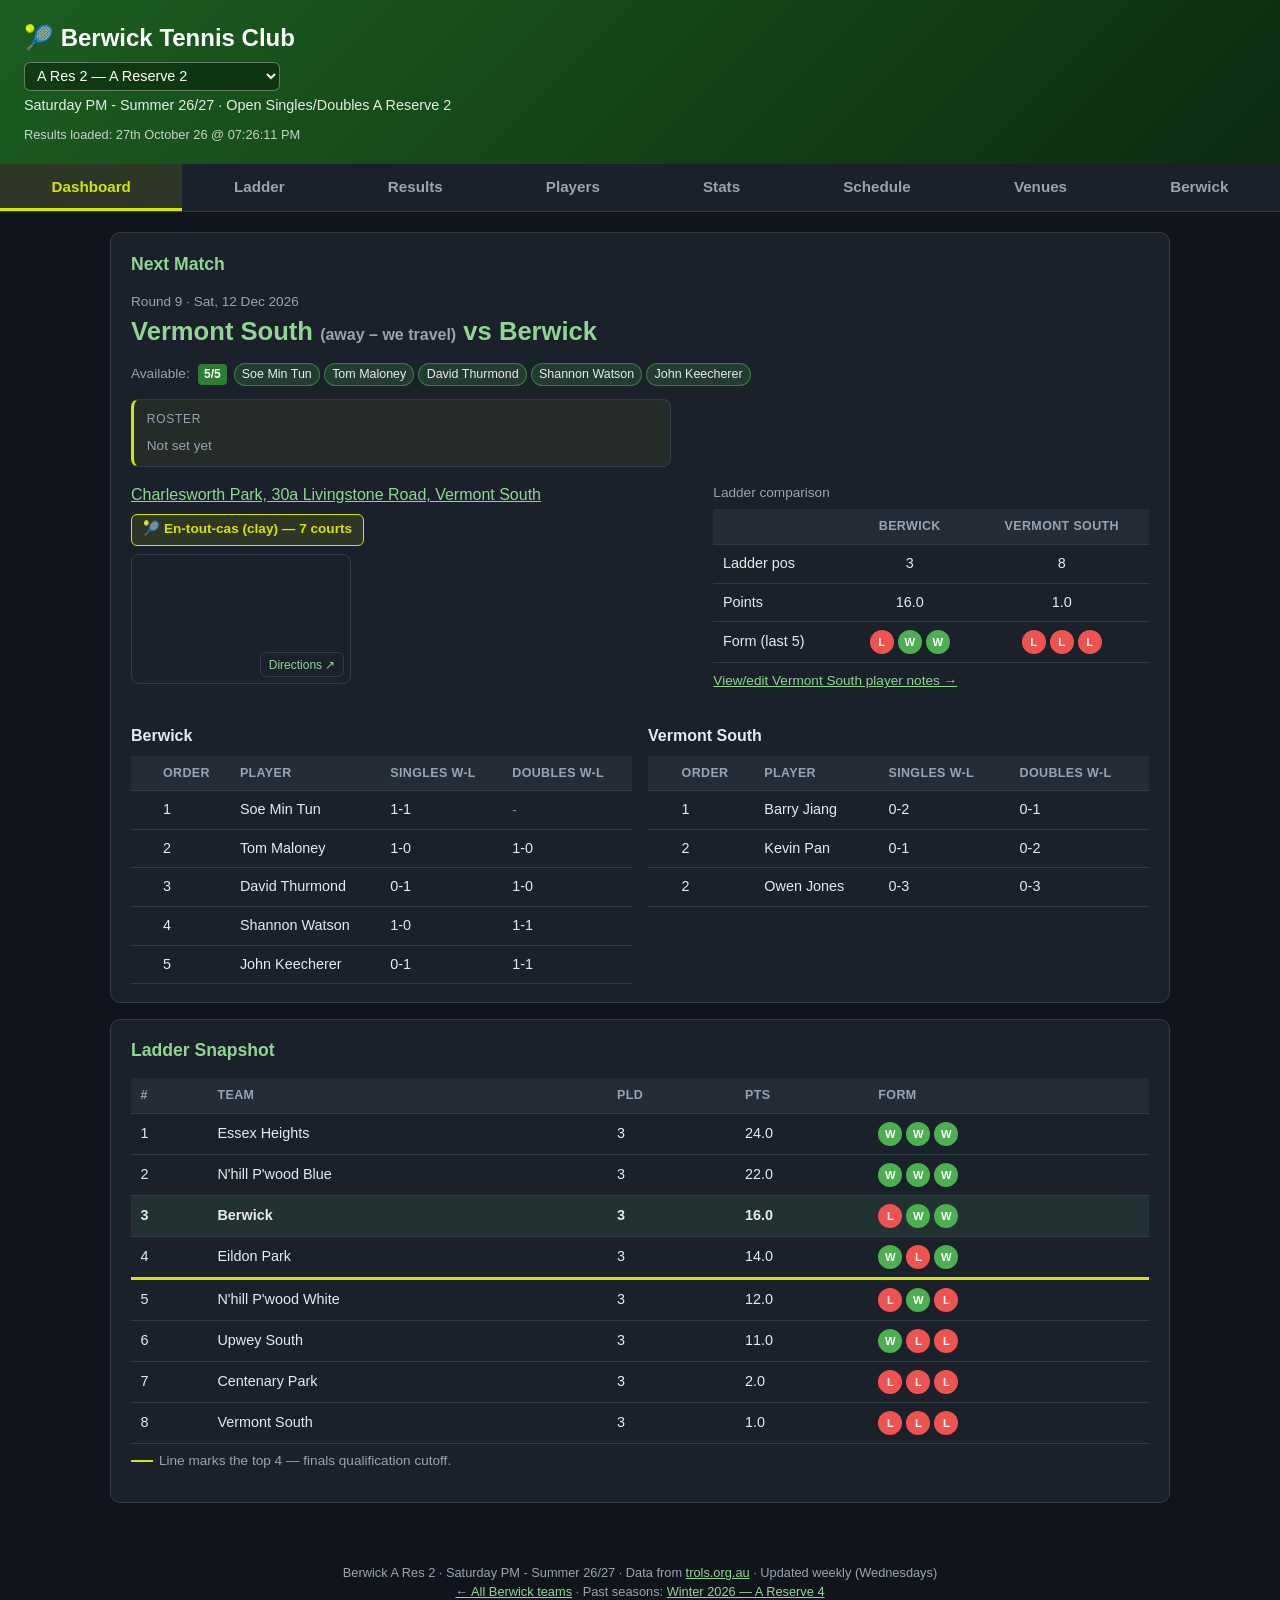
==== teams/a-res-2/index.html @ 534ea27b "Visual stats: player cards, ladder race, winning margins, match scoreboard, singles v doubles, partn" ====
<!DOCTYPE html>
<html lang="en">
<head>
  <meta charset="UTF-8">
  <meta name="viewport" content="width=device-width, initial-scale=1.0">
  <title>Berwick Tennis Club</title>
  <link rel="stylesheet" href="../../style.css?v=202610291400">
</head>
<body>
  <header>
    <h1><a class="home-link" href="../../">🎾 Berwick Tennis Club</a></h1>
    <div class="team-switch"><select id="team-switch" aria-label="Switch team"></select></div>
    <div class="sub" id="page-sub">&nbsp;</div>
    <div class="updated" id="last-updated">Results loaded: —</div>
  </header>

  <nav>
    <button class="active" data-tab="dashboard">Dashboard</button>
    <button data-tab="ladder">Ladder</button>
    <button data-tab="finals">Finals</button>
    <button data-tab="results">Results</button>
    <button data-tab="players">Players</button>
    <button data-tab="stats">Stats</button>
    <button data-tab="schedule">Schedule</button>
    <button data-tab="venues">Venues</button>
    <button data-tab="roster">Berwick</button>
  </nav>

  <main>
    <section id="dashboard" class="tab active">
      <div class="card">
        <h2>Next Match</h2>
        <div id="next-match">Loading…</div>
      </div>
      <div class="card">
        <h2>Ladder Snapshot</h2>
        <div id="ladder-snapshot">Loading…</div>
        <p class="finals-note muted"><span class="swatch"></span>Line marks the top 4 — finals qualification cutoff.</p>
      </div>
    </section>

    <section id="ladder" class="tab">
      <div class="card">
        <h2>Ladder — <span class="sec-short"></span></h2>
        <div id="ladder-table">Loading…</div>
        <p class="finals-note muted"><span class="swatch"></span>Line marks the top 4 — finals qualification cutoff.</p>
      </div>
      <div class="card">
        <h3>Ladder race</h3>
        <div id="cx-race">Loading…</div>
      </div>
    </section>

    <section id="finals" class="tab">
      <h2 style="margin-top:0;">Run Home to Finals</h2>
      <p class="muted">Top 4 make the finals; 1st and 2nd host the semi final. Ranked by the average current ladder points of each team's remaining opponents — lower means an easier run home. Updates automatically from the ladder and fixture data below.</p>
      <div id="finals-content">Loading…</div>
    </section>

    <section id="results" class="tab">
      <h2 style="margin-top:0;">Results</h2>
      <div class="card">
        <h3>Ladder points progression</h3>
        <div id="results-chart">Loading…</div>
      </div>
      <div class="card">
        <h3>Winning margins</h3>
        <p class="muted small">Games won minus games lost in each Berwick match.</p>
        <div id="cx-margins">Loading…</div>
      </div>
      <div class="card">
        <h3>Match scoreboard</h3>
        <p class="muted small">Every Berwick rubber, latest round first. Hover or tap a tile for the full names.</p>
        <div id="cx-scoreboard">Loading…</div>
      </div>
      <div id="results-list">Loading…</div>
    </section>

    <section id="players" class="tab">
      <div class="card">
        <h3>Section leaderboard</h3>
        <div id="cx-board">Loading…</div>
      </div>
      <div class="card">
        <h2>Players — <span class="sec-short"></span></h2>
        <p class="muted">Win/loss records, sets and games for every player across every team in the section, compiled from each round's rubber-by-rubber results. UTR and Emergency columns apply to Berwick players. Click a player's name to view or edit scouting notes.</p>
        <div class="opponent-select">
          <label class="muted">Filter by team</label>
          <select id="players-team"></select>
        </div>
        <div id="players-table">Loading…</div>
      </div>
      <div id="player-notes-section"></div>
    </section>

    <section id="stats" class="tab">
      <div class="card">
        <h2>Stats — Player Rankings</h2>
        <p class="muted">Players ranked by win % (min. 1 rubber played) and UTR (Berwick roster, masked values where ratings aren't public).</p>
      </div>
      <div class="card">
        <h3>Ranking</h3>
        <div class="stats-toggle" id="stats-toggle">
          <button class="btn secondary active" data-mode="singles">Singles</button>
          <button class="btn secondary" data-mode="doubles">Doubles</button>
        </div>
        <div id="stats-ranking">Loading…</div>
      </div>
      <div class="card">
        <h3>Singles v doubles</h3>
        <div id="cx-sd">Loading…</div>
      </div>
      <div class="card">
        <h3>Doubles partnerships</h3>
        <div id="cx-pairs">Loading…</div>
      </div>
      <div class="card">
        <h3>Berwick games %</h3>
        <div id="stats-utr">Loading…</div>
      </div>
    </section>

    <section id="schedule" class="tab">
      <div class="card">
        <h2>Season Schedule</h2>
        <div id="schedule-table">Loading…</div>
      </div>
    </section>

    <section id="venues" class="tab">
      <h2 style="margin-top:0;">Clubs &amp; Venues</h2>
      <div id="venues-list">Loading…</div>
    </section>

    <section id="roster" class="tab">
      <div class="card">
        <h2>Player cards</h2>
        <div id="cx-cards">Loading…</div>
      </div>
      <div class="card">
        <h2>Berwick Roster</h2>
        <div class="actions-row">
          <button class="btn secondary" id="export-btn">Export notes (JSON)</button>
          <label class="btn secondary" style="cursor:pointer;">
            Import notes
            <input type="file" id="import-input" accept="application/json" style="display:none;">
          </label>
          <button class="btn danger" id="clear-pat-btn">Clear GitHub token</button>
        </div>
        <div id="roster-table">Loading…</div>
      </div>
      <div class="card">
        <h2>Availability</h2>
        <div id="availability-grid">Loading…</div>
      </div>
    </section>
  </main>

  <footer id="page-footer">&nbsp;</footer>

  <script src="../../club.js?v=202610291400"></script>
  <script src="data.js?v=202610291400"></script>
  <script src="../../script.js?v=202610291400"></script>
  <script src="../../charts.js?v=202610291400"></script>
</body>
</html>
---- style.css ----
:root {
  --bg: #11151b;
  --surface: #1b212a;
  --surface-2: #242c37;
  --green: #66bb6a;
  --green-dark: #8fd694;
  --yellow: #d4e600;
  --yellow-soft: rgba(212, 230, 0, 0.10);
  --grey: #242c37;
  --border: #323b48;
  --text: #e7eaef;
  --muted: #98a4b3;
  --win: #4caf50;
  --loss: #ef5350;
  --us-row: rgba(102, 187, 106, 0.10);
}

* { box-sizing: border-box; }

html { overflow-x: hidden; }

body {
  margin: 0;
  font-family: -apple-system, BlinkMacSystemFont, "Segoe UI", Roboto, Helvetica, Arial, sans-serif;
  color: var(--text);
  background: var(--bg);
  line-height: 1.5;
  overflow-x: hidden;
  max-width: 100vw;
}

header {
  background: linear-gradient(135deg, #1b5e20 0%, #0d2b10 100%);
  color: white;
  padding: 1.25rem 1.5rem;
}

header h1 {
  margin: 0;
  font-size: 1.5rem;
}

header .sub {
  margin-top: 0.25rem;
  font-size: 0.9rem;
  opacity: 0.9;
}

header .updated {
  margin-top: 0.5rem;
  font-size: 0.8rem;
  opacity: 0.75;
}

nav {
  display: flex;
  flex-wrap: wrap;
  background: var(--surface);
  border-bottom: 1px solid var(--border);
  position: sticky;
  top: 0;
  z-index: 10;
}

nav button {
  flex: 1 1 auto;
  padding: 0.85rem 1rem;
  border: none;
  background: none;
  font-size: 0.95rem;
  font-weight: 600;
  color: var(--muted);
  cursor: pointer;
  border-bottom: 3px solid transparent;
  transition: all 0.15s ease;
}

nav button:hover {
  color: var(--green-dark);
  background: var(--surface-2);
}

nav button.active {
  color: var(--yellow);
  border-bottom-color: var(--yellow);
  background: var(--yellow-soft);
}

main {
  max-width: 1100px;
  margin: 0 auto;
  padding: 1.25rem;
}

.tab { display: none; }
.tab.active { display: block; animation: fadein 0.2s ease; }

@keyframes fadein {
  from { opacity: 0; transform: translateY(4px); }
  to { opacity: 1; transform: translateY(0); }
}

.card {
  background: var(--surface);
  border: 1px solid var(--border);
  border-radius: 10px;
  padding: 1.1rem 1.25rem;
  margin-bottom: 1rem;
}

.card h2 {
  margin-top: 0;
  font-size: 1.1rem;
  color: var(--green-dark);
}

.card h3 {
  font-size: 1rem;
  margin-bottom: 0.5rem;
}

.grid-2 {
  display: grid;
  grid-template-columns: 1fr 1fr;
  gap: 1rem;
}

@media (max-width: 720px) {
  .grid-2 { grid-template-columns: 1fr; }
  nav {
    overflow-x: auto;
    flex-wrap: nowrap;
    -webkit-overflow-scrolling: touch;
    scrollbar-width: thin;
  }
  nav button {
    flex: 0 0 auto;
    white-space: nowrap;
    padding: 0.7rem 0.85rem;
    font-size: 0.85rem;
  }
}

@media (max-width: 480px) {
  header { padding: 1rem 1rem; }
  header h1 { font-size: 1.2rem; }
  header .sub { font-size: 0.8rem; }
  header .updated { font-size: 0.72rem; }
  main { padding: 0.75rem; }
  .card { padding: 0.9rem 0.9rem; }
  .card h2 { font-size: 1rem; }
  table { font-size: 0.78rem; }
  th, td { padding: 0.4rem 0.45rem; }
}

table {
  width: 100%;
  border-collapse: collapse;
  font-size: 0.9rem;
}

th, td {
  padding: 0.5rem 0.6rem;
  text-align: left;
  border-bottom: 1px solid var(--border);
  white-space: nowrap;
}

th {
  background: var(--surface-2);
  font-size: 0.78rem;
  text-transform: uppercase;
  letter-spacing: 0.03em;
  color: var(--muted);
  position: sticky;
  top: 0;
}

tr.us-row { background: var(--us-row); font-weight: 600; }

/* Finals cutoff line — separates top-4 (finals) teams from the rest */
tr.finals-cutoff td {
  border-bottom: 3px solid var(--yellow);
}
.finals-note {
  margin-top: 0.4rem;
}
.finals-note .swatch {
  display: inline-block;
  width: 1.4rem;
  height: 0.18rem;
  background: var(--yellow);
  vertical-align: middle;
  margin-right: 0.35rem;
}

.table-wrap { overflow-x: auto; -webkit-overflow-scrolling: touch; }

.badge {
  display: inline-block;
  padding: 0.15rem 0.5rem;
  border-radius: 999px;
  font-size: 0.75rem;
  font-weight: 700;
  color: white;
}

.badge.win { background: var(--win); }
.badge.loss { background: var(--loss); }
.badge.bye { background: var(--muted); }

.form-pills { display: flex; gap: 0.25rem; }
.pill {
  width: 1.5rem;
  height: 1.5rem;
  border-radius: 50%;
  display: flex;
  align-items: center;
  justify-content: center;
  color: white;
  font-size: 0.7rem;
  font-weight: 700;
}
.pill.W { background: var(--win); }
.pill.L { background: var(--loss); }

.opp-chips { display: flex; flex-wrap: wrap; gap: 0.3rem; }
.opp-chip {
  display: inline-flex;
  align-items: center;
  gap: 0.3rem;
  padding: 0.15rem 0.5rem;
  border-radius: 6px;
  background: var(--surface-2);
  border: 1px solid var(--border);
  font-size: 0.78rem;
  white-space: nowrap;
}
.opp-chip .rank { font-weight: 700; color: var(--yellow); }
.opp-chip.opp-finals { border-color: var(--win); }

.badge-e {
  display: inline-flex;
  align-items: center;
  justify-content: center;
  width: 1.3rem;
  height: 1.3rem;
  border-radius: 50%;
  background: var(--loss);
  color: white;
  font-size: 0.7rem;
  font-weight: 800;
}

.court-type-banner {
  display: inline-block;
  margin-top: 0.4rem;
  padding: 0.3rem 0.7rem;
  border-radius: 6px;
  background: var(--yellow-soft);
  border: 1px solid var(--yellow);
  color: var(--yellow);
  font-size: 0.85rem;
  font-weight: 600;
}

/* ---------------- Next Match tile ---------------- */

.next-match-head {
  margin-bottom: 0.75rem;
}

.next-match-head .vs {
  font-size: 1.6rem;
  font-weight: 800;
  color: var(--green-dark);
}

.next-match-grid {
  display: grid;
  grid-template-columns: 1.3fr 1fr;
  gap: 1rem;
  align-items: start;
}

@media (max-width: 720px) {
  .next-match-grid { grid-template-columns: 1fr; }
}

.match-venue-block .map-embed {
  display: block;
  width: 100%;
  max-width: 220px;
  height: 130px;
  border: 1px solid var(--border);
  border-radius: 8px;
  overflow: hidden;
  margin-top: 0.5rem;
  position: relative;
}
.match-venue-block .map-embed iframe {
  width: 100%;
  height: 100%;
  border: 0;
  pointer-events: none;
}
.match-venue-block .map-embed .map-open {
  position: absolute;
  bottom: 0.35rem;
  right: 0.35rem;
  background: var(--surface);
  border: 1px solid var(--border);
  border-radius: 6px;
  padding: 0.15rem 0.5rem;
  font-size: 0.75rem;
  color: var(--green-dark);
  text-decoration: none;
}

.venue-notes-block {
  margin-top: 0.5rem;
  padding: 0.5rem 0.6rem;
  background: var(--surface-2);
  border: 1px solid var(--border);
  border-radius: 6px;
  font-size: 0.85rem;
}
.venue-notes-block .label {
  font-size: 0.72rem;
  text-transform: uppercase;
  letter-spacing: 0.03em;
  color: var(--muted);
  margin-bottom: 0.2rem;
}

.compare-table th, .compare-table td {
  text-align: center;
}
.compare-table th:first-child, .compare-table td:first-child {
  text-align: left;
}

.tag {
  display: inline-block;
  background: var(--yellow-soft);
  border: 1px solid var(--yellow);
  border-radius: 6px;
  padding: 0.15rem 0.5rem;
  font-size: 0.75rem;
  font-weight: 600;
  color: var(--yellow);
  margin-left: 0.4rem;
}

input[type="text"], input[type="number"], textarea, select {
  width: 100%;
  padding: 0.4rem 0.5rem;
  border: 1px solid var(--border);
  border-radius: 6px;
  font-size: 0.9rem;
  font-family: inherit;
  background: var(--surface-2);
  color: var(--text);
}

textarea { min-height: 4.5rem; resize: vertical; }

.editable { background: rgba(212, 230, 0, 0.06); }

.utr-input {
  width: 5rem !important;
  min-width: 5rem;
}

.opponent-select {
  margin-bottom: 1rem;
  max-width: 320px;
}

.player-note-row {
  display: grid;
  grid-template-columns: 1.4fr 0.8fr 1fr 1.2fr 2fr auto;
  gap: 0.5rem;
  margin-bottom: 0.5rem;
  align-items: start;
}

@media (max-width: 720px) {
  .player-note-row { grid-template-columns: 1fr; }
}

/* ---------------- Player notes (Players tab) ---------------- */

.player-link {
  background: none;
  border: none;
  color: var(--green-dark);
  text-decoration: underline;
  cursor: pointer;
  font: inherit;
  padding: 0;
}

.player-notes-card {
  border: 1px solid var(--border);
  border-radius: 8px;
  padding: 0.75rem 0.9rem;
  margin-bottom: 0.75rem;
  background: var(--surface-2);
}

.player-notes-card h4 {
  margin: 0 0 0.5rem 0;
  font-size: 0.95rem;
}

.player-notes-grid {
  display: grid;
  grid-template-columns: 1fr 1fr;
  gap: 0.6rem;
}

@media (max-width: 720px) {
  .player-notes-grid { grid-template-columns: 1fr; }
}

.player-notes-grid label {
  display: block;
  font-size: 0.72rem;
  text-transform: uppercase;
  letter-spacing: 0.03em;
  color: var(--muted);
  margin-bottom: 0.2rem;
}

/* ---------------- Results tab ---------------- */

.results-chart-wrap {
  overflow-x: auto;
}

.results-chart-legend {
  display: flex;
  flex-wrap: wrap;
  gap: 0.6rem 1rem;
  margin-top: 0.5rem;
  font-size: 0.8rem;
}
.results-chart-legend .legend-item {
  display: flex;
  align-items: center;
  gap: 0.35rem;
}
.results-chart-legend .swatch {
  display: inline-block;
  width: 0.9rem;
  height: 0.9rem;
  border-radius: 3px;
}

.match-home-link {
  background: none;
  border: none;
  color: var(--green-dark);
  text-decoration: underline;
  cursor: pointer;
  font: inherit;
  font-weight: inherit;
  padding: 0;
}

tr.rubber-detail td {
  background: var(--surface-2);
  white-space: normal;
}

/* ---------------- Stats tab toggle ---------------- */

.stats-toggle {
  display: flex;
  gap: 0.5rem;
  margin-bottom: 0.75rem;
}

.stats-toggle button.active {
  background: var(--green);
  color: #0d1f0e;
  border-color: var(--green);
}

.btn {
  background: var(--green);
  color: #0d1f0e;
  border: none;
  border-radius: 6px;
  padding: 0.45rem 0.9rem;
  font-size: 0.85rem;
  font-weight: 600;
  cursor: pointer;
}
.btn:hover { background: var(--green-dark); }
.btn.secondary {
  background: var(--surface);
  color: var(--green-dark);
  border: 1px solid var(--green);
}
.btn.danger {
  background: var(--surface);
  color: var(--loss);
  border: 1px solid var(--loss);
}

.actions-row {
  display: flex;
  gap: 0.5rem;
  flex-wrap: wrap;
  margin-bottom: 0.75rem;
}

.muted { color: var(--muted); font-size: 0.85rem; }

footer {
  text-align: center;
  padding: 1.5rem;
  color: var(--muted);
  font-size: 0.8rem;
}

.save-status {
  font-size: 0.8rem;
  color: var(--green-dark);
  margin-left: 0.5rem;
}

a { color: var(--green-dark); }

/* Availability */
.avail-wrap{display:flex;flex-wrap:wrap;gap:.25rem;align-items:center}
.avail-chip{font-size:.78rem;padding:.1rem .45rem;border-radius:999px;border:1px solid var(--border);white-space:nowrap}
.avail-chip.yes{background:rgba(76,175,80,.18);border-color:rgba(76,175,80,.55)}
.avail-chip.maybe{background:rgba(255,183,77,.15);border-color:rgba(255,183,77,.6);color:#ffcc80}
.avail-chip.no{opacity:.55;text-decoration:line-through;border-style:dashed}
.avail-count{font-size:.75rem;font-weight:700;padding:.1rem .4rem;border-radius:4px;margin-right:.15rem}
.avail-count.ok{background:#2e7d32;color:#fff}
.avail-count.warn{background:#ef6c00;color:#fff}
.avail-count.short{background:#c62828;color:#fff}
.next-match-avail{margin:.4rem 0 .8rem;display:flex;gap:.5rem;align-items:center;flex-wrap:wrap}
.avail-table td.avail-cell{text-align:center;font-weight:700}
.avail-table td.avail-cell.yes{color:#66bb6a}
.avail-table td.avail-cell.maybe{color:#ffb74d}
.avail-table td.avail-cell.no{color:#ef5350}
.avail-table tr.past-row{opacity:.5}
.avail-compact{font-size:.82rem;min-width:120px;line-height:1.6}
.avail-note.no{color:#ef9a9a}
.avail-note.maybe{color:#ffcc80}
#schedule-table td:nth-child(5){white-space:normal;min-width:200px}
#schedule-table td:nth-child(6){white-space:normal}

/* Next-match roster / lineup */
.lineup-block{margin:.2rem 0 1rem;padding:.6rem .8rem;border:1px solid var(--border);border-left:3px solid var(--yellow);border-radius:8px;background:rgba(212,230,0,.05);max-width:420px}
.lineup-block .label{font-size:.75rem;text-transform:uppercase;letter-spacing:.06em;color:var(--muted);margin-bottom:.3rem}
.lineup-row{display:flex;gap:.8rem;padding:.15rem 0}
.lineup-slot{min-width:80px;color:var(--muted)}
.lineup-name{font-weight:600}
.lineup-divider{border-top:1px dashed var(--border);margin:.35rem 0}
.lineup-out .lineup-name{font-weight:500;color:var(--muted)}
.lineup-out.no .lineup-reason{color:#ef9a9a}
.lineup-out.maybe .lineup-reason{color:#ffcc80}
.lineup-reason{font-weight:400;font-size:.9rem}
.lineup-block{max-width:540px}
.lineup-slot{min-width:95px;white-space:nowrap}

th.sortable { cursor: pointer; user-select: none; white-space: nowrap; }
th.sortable:hover { text-decoration: underline; }
th.sorted-asc::after { content: " \25B2"; font-size: 0.7em; }
th.sorted-desc::after { content: " \25BC"; font-size: 0.7em; }

/* Club / multi-team */
header h1 a.home-link{color:inherit;text-decoration:none}
.team-switch{margin:.35rem 0 .2rem}
.team-switch select{background:rgba(0,0,0,.35);color:#fff;border:1px solid rgba(255,255,255,.35);border-radius:6px;padding:.3rem .5rem;font-size:.9rem;max-width:100%}
.em-count{display:inline-block;font-size:.78rem;font-weight:700;padding:.1rem .45rem;border-radius:4px;background:var(--surface);border:1px solid var(--border)}
.em-count.none{color:var(--muted);font-weight:400}
.em-count.ok{background:rgba(76,175,80,.2);border-color:rgba(76,175,80,.5)}
.em-count.warn{background:#ef6c00;color:#fff;border-color:#ef6c00}
.em-count.limit,.em-count.over{background:#c62828;color:#fff;border-color:#c62828}

/* Club hub */
.hub-grid{display:grid;grid-template-columns:repeat(auto-fill,minmax(260px,1fr));gap:1rem}
.card.hub-team{margin:0;cursor:pointer;transition:border-color .15s}
a.hub-label{text-decoration:none}
.card.hub-team:hover{border-color:var(--yellow)}
.hub-team-head{display:flex;justify-content:space-between;align-items:baseline;gap:.5rem;margin-bottom:.4rem}
.hub-label{font-size:1.25rem;font-weight:800;color:var(--yellow)}
.hub-vs{font-size:1.1rem;font-weight:700;margin:.2rem 0}
.hub-lineup{margin-top:.35rem}
.hub-foot{display:flex;justify-content:space-between;align-items:center;margin-top:.7rem;padding-top:.5rem;border-top:1px solid var(--border)}
.small{font-size:.82rem}
.em-meter{display:flex;gap:3px}
.em-meter span{width:16px;height:8px;border-radius:2px;background:var(--border)}
.em-meter span.ok{background:#4caf50}.em-meter span.warn{background:#ef6c00}.em-meter span.limit,.em-meter span.over{background:#c62828}
.em-list{white-space:normal!important}
.em-chip{display:inline-block;font-size:.78rem;padding:.1rem .45rem;margin:.1rem .2rem .1rem 0;border-radius:999px;border:1px solid var(--border)}
tr.em-row-alert td{background:rgba(198,40,40,.12)}
.team-switch select{width:auto}
.em-mobile{display:none}
@media (max-width:640px){.em-wide{display:none}.em-mobile{display:block;margin-top:.25rem;white-space:normal}}
#venues-list .court-type-banner{margin-bottom:.7rem}

/* ---------- Visual stats (charts.js / hub snapshot) ---------- */
.small { font-size: .82rem; }
.cx-wrap { overflow-x: auto; }
svg.cx-chart { width: 100%; min-width: 540px; height: auto; display: block; }
svg.cx-chart text { font-family: inherit; }
.cx-grid { stroke: var(--border); stroke-width: 1; }
.cx-axis0 { stroke: var(--muted); stroke-width: 1.5; }
.cx-tick { fill: var(--muted); font-size: 11px; }
.cx-lab { fill: var(--text); font-size: 12px; }
.cx-lab-us { fill: var(--yellow); font-size: 12.5px; font-weight: 700; }
.cx-sub { fill: var(--muted); font-size: 11px; }
.cx-val { fill: var(--text); font-size: 12px; font-weight: 600; }
.cx-cutoff { stroke: var(--yellow); stroke-width: 1; stroke-dasharray: 4 4; opacity: .6; }
.cx-race { fill: none; stroke: #5b6574; stroke-width: 2; }
.cx-race-us { fill: none; stroke: var(--yellow); stroke-width: 3; }
.cx-dot { fill: #5b6574; stroke: var(--surface); stroke-width: 2; }
.cx-dot-us { fill: var(--yellow); stroke: var(--surface); stroke-width: 2; }
.cx-dot-num { fill: var(--bg); font-size: 10px; font-weight: 800; pointer-events: none; }
.cx-track { stroke: var(--border); stroke-width: 6; stroke-linecap: round; }
.cx-track-top { stroke: #2f4a33; stroke-width: 6; stroke-linecap: round; }
.cx-tick-dot { fill: var(--muted); }
svg [data-tip]:hover { filter: brightness(1.25); }
.cx-legend { display: flex; gap: 16px; flex-wrap: wrap; font-size: .85rem; color: var(--muted); margin-top: 6px; }
.cx-legend i { display: inline-block; width: 12px; height: 12px; border-radius: 3px; margin-right: 6px; vertical-align: -1px; }
#cx-tip { position: fixed; z-index: 50; pointer-events: none; background: #0b0e12; color: var(--text); border: 1px solid var(--border); border-radius: 6px; padding: 6px 9px; font-size: .82rem; max-width: 280px; box-shadow: 0 6px 20px rgba(0,0,0,.4); }

.cx-cards { display: grid; grid-template-columns: repeat(auto-fill, minmax(230px, 1fr)); gap: 12px; }
.cx-pcard { background: var(--surface-2); border-radius: 10px; padding: 12px 14px; display: grid; gap: 10px; }
.cx-pc-top { display: flex; justify-content: space-between; align-items: baseline; gap: 8px; }
.cx-pc-name { font-weight: 700; }
.cx-pc-order { color: var(--muted); font-size: .8rem; }
.cx-pc-main { display: flex; gap: 14px; align-items: center; }
.cx-ring { width: 64px; height: 64px; flex: none; }
.cx-ring-bg { fill: none; stroke: var(--border); stroke-width: 7; }
.cx-ring-fg { fill: none; stroke: var(--yellow); stroke-width: 7; stroke-linecap: round; }
.cx-ring-t { fill: var(--text); font-size: 15px; font-weight: 800; }
.cx-pc-stats { display: grid; gap: 2px; margin: 0; font-size: .85rem; flex: 1; }
.cx-pc-stats div { display: flex; justify-content: space-between; gap: 8px; }
.cx-pc-stats dt { color: var(--muted); }
.cx-pc-stats dd { margin: 0; font-weight: 600; font-variant-numeric: tabular-nums; }
.cx-form { display: flex; gap: 4px; flex-wrap: wrap; }
.fp { width: 22px; height: 22px; border-radius: 5px; display: grid; place-items: center; font-size: .72rem; font-weight: 800; color: #fff; }
.fp.W { background: var(--win); } .fp.L { background: var(--loss); }

.cx-sb-row { display: grid; gap: 6px; padding-block: 10px; border-top: 1px solid var(--border); }
.cx-sb-row:first-child { border-top: 0; padding-top: 0; }
.cx-sb-tiles { display: grid; grid-template-columns: repeat(var(--n, 3), minmax(0, 1fr)); gap: 8px; }
.cx-tile { border-radius: 8px; padding: 8px 10px; display: grid; grid-template-columns: auto 1fr auto; grid-template-areas: "type who res" "sets sets sets"; gap: 2px 8px; align-items: center; border: 1px solid var(--border); }
.cx-tile.won { background: rgba(76,175,80,.14); border-color: rgba(76,175,80,.45); }
.cx-tile.lost { background: rgba(239,83,80,.10); border-color: rgba(239,83,80,.35); }
.cx-tile-type { grid-area: type; font-size: .7rem; font-weight: 800; color: var(--muted); }
.cx-tile-who { grid-area: who; font-weight: 600; font-size: .9rem; overflow: hidden; text-overflow: ellipsis; white-space: nowrap; }
.cx-tile-res { grid-area: res; font-weight: 800; }
.cx-tile.won .cx-tile-res { color: var(--win); } .cx-tile.lost .cx-tile-res { color: var(--loss); }
.cx-tile-sets { grid-area: sets; font-variant-numeric: tabular-nums; color: var(--muted); font-size: .85rem; }

.cx-pair { display: grid; grid-template-columns: minmax(0, 2fr) auto minmax(80px, 1.2fr) auto; gap: 12px; align-items: center; padding-block: 8px; border-top: 1px solid var(--border); }
.cx-pair:first-child { border-top: 0; }
.cx-pair-names { font-weight: 600; min-width: 0; }
.cx-amp { color: var(--yellow); margin: 0 6px; }
.cx-pair-rec { font-weight: 800; font-variant-numeric: tabular-nums; }
.cx-bar { display: block; height: 8px; background: var(--border); border-radius: 4px; overflow: hidden; }
.cx-bar > span { display: block; height: 100%; background: #3987e5; border-radius: 4px; }
.cx-pair-g { color: var(--muted); font-size: .85rem; font-variant-numeric: tabular-nums; }

.cx-lb { display: grid; grid-template-columns: 24px minmax(0, 1fr) minmax(60px, 160px) 42px 34px; gap: 10px; align-items: center; padding: 5px 8px; border-radius: 6px; }
.cx-lb.us { background: var(--yellow-soft); }
.cx-lb.us .cx-lb-name { color: var(--yellow); font-weight: 700; }
.cx-lb.us .cx-bar > span { background: var(--yellow); }
.cx-lb-rank { color: var(--muted); font-variant-numeric: tabular-nums; text-align: right; }
.cx-lb-name { min-width: 0; overflow: hidden; text-overflow: ellipsis; white-space: nowrap; }
.cx-lb-val { font-weight: 700; font-variant-numeric: tabular-nums; text-align: right; }
.cx-lb-rec { text-align: right; }

@media (max-width: 560px) {
  .cx-sb-tiles { grid-template-columns: 1fr; }
  .cx-pair { grid-template-columns: minmax(0, 1fr) auto; }
  .cx-pair .cx-bar, .cx-pair-g { grid-column: 1 / -1; }
  .cx-lb { grid-template-columns: 22px minmax(0, 1fr) 40px 32px; }
  .cx-lb .cx-bar { display: none; }
}
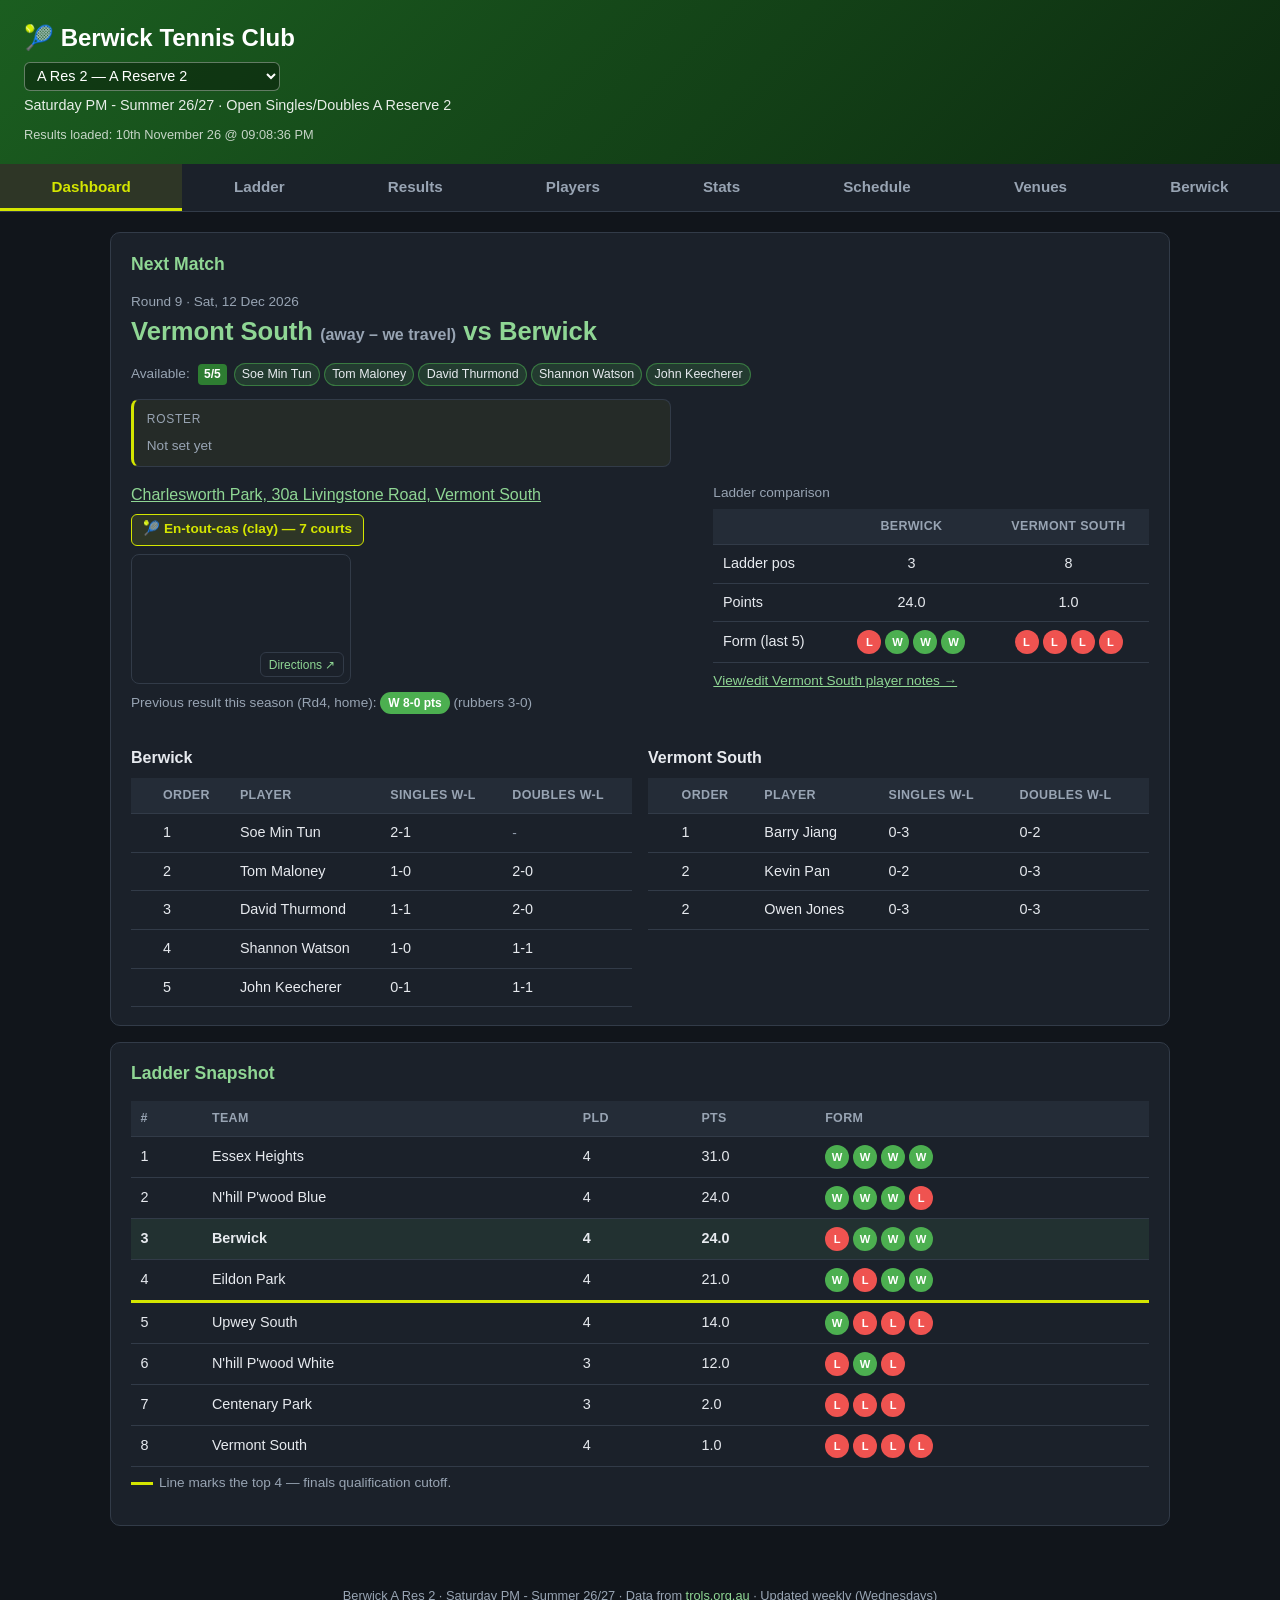
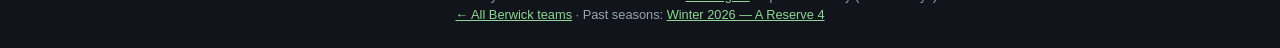
==== commit c5f77845: "Schedule: show opponent ladder position; ladder: rain emoji for washouts" ====
--- a/teams/a-res-2/index.html
+++ b/teams/a-res-2/index.html
@@ -4,7 +4,7 @@
   <meta charset="UTF-8">
   <meta name="viewport" content="width=device-width, initial-scale=1.0">
   <title>Berwick Tennis Club</title>
-  <link rel="stylesheet" href="../../style.css?v=202610291400">
+  <link rel="stylesheet" href="../../style.css?v=202611102209">
 </head>
 <body>
   <header>
@@ -139,14 +139,6 @@
       </div>
       <div class="card">
         <h2>Berwick Roster</h2>
-        <div class="actions-row">
-          <button class="btn secondary" id="export-btn">Export notes (JSON)</button>
-          <label class="btn secondary" style="cursor:pointer;">
-            Import notes
-            <input type="file" id="import-input" accept="application/json" style="display:none;">
-          </label>
-          <button class="btn danger" id="clear-pat-btn">Clear GitHub token</button>
-        </div>
         <div id="roster-table">Loading…</div>
       </div>
       <div class="card">
@@ -158,9 +150,9 @@
 
   <footer id="page-footer">&nbsp;</footer>
 
-  <script src="../../club.js?v=202610291400"></script>
-  <script src="data.js?v=202610291400"></script>
-  <script src="../../script.js?v=202610291400"></script>
-  <script src="../../charts.js?v=202610291400"></script>
+  <script src="../../club.js?v=202610291500"></script>
+  <script src="data.js?v=202610291500"></script>
+  <script src="../../script.js?v=202611102209"></script>
+  <script src="../../charts.js?v=202610291500"></script>
 </body>
 </html>
--- a/style.css
+++ b/style.css
@@ -223,6 +223,7 @@
 }
 .pill.W { background: var(--win); }
 .pill.L { background: var(--loss); }
+.pill.R { background: transparent; font-size: 0.85em; }
 
 .opp-chips { display: flex; flex-wrap: wrap; gap: 0.3rem; }
 .opp-chip {
@@ -688,3 +689,46 @@
   .cx-lb { grid-template-columns: 22px minmax(0, 1fr) 40px 32px; }
   .cx-lb .cx-bar { display: none; }
 }
+
+/* ---------- Club stats tab (hubstats.js) ---------- */
+#clubstats .card { margin-top: 1rem; }
+.hs-tiles { display: grid; grid-template-columns: repeat(auto-fit, minmax(150px, 1fr)); gap: 10px; }
+.hs-tile { background: var(--surface); border: 1px solid var(--border); border-radius: 10px; padding: 12px 14px; min-width: 0; }
+.hs-big { font-size: 1.9rem; font-weight: 800; line-height: 1.1; color: var(--yellow); font-variant-numeric: tabular-nums; }
+.hs-label { font-weight: 700; margin-top: 2px; }
+.hs-sub { color: var(--muted); font-size: .8rem; }
+.hs-grid-wrap { overflow-x: auto; }
+table.hs-form { border-collapse: separate; border-spacing: 4px; width: auto; }
+table.hs-form th, table.hs-form td { padding: 0; border: 0; background: none; text-align: center; white-space: nowrap; }
+table.hs-form thead th { color: var(--muted); font-size: .75rem; font-weight: 600; padding-bottom: 2px; }
+table.hs-form tbody th { text-align: right; padding-right: 8px; font-weight: 600; }
+.hs-cell { display: inline-grid; place-items: center; min-width: 54px; height: 32px; border-radius: 6px; font-size: .82rem; font-weight: 700; font-variant-numeric: tabular-nums; }
+.hs-cell.W { background: rgba(76,175,80,.22); color: #b9e7bb; border: 1px solid rgba(76,175,80,.5); }
+.hs-cell.L { background: rgba(239,83,80,.14); color: #f3b1af; border: 1px solid rgba(239,83,80,.4); }
+.hs-cell.none { color: var(--muted); }
+.hs-wl { padding-left: 10px !important; font-weight: 700; color: var(--text); }
+.hs-facts { display: grid; grid-template-columns: repeat(auto-fit, minmax(190px, 1fr)); gap: 10px; }
+.hs-fact { background: var(--surface-2); border-radius: 10px; padding: 12px 14px; min-width: 0; }
+.hs-fact-t { font-size: .72rem; text-transform: uppercase; letter-spacing: .07em; color: var(--muted); }
+.hs-fact-big { font-size: 1.6rem; font-weight: 800; color: var(--text); font-variant-numeric: tabular-nums; }
+.hs-fact-b { font-size: .85rem; color: var(--muted); }
+.hs-fact-b b { color: var(--text); }
+.hs-boards { display: grid; grid-template-columns: repeat(auto-fit, minmax(280px, 1fr)); gap: 14px 22px; }
+.hs-board h3 { margin: 0 0 6px; font-size: 1rem; }
+.hs-lrow { display: grid; grid-template-columns: 18px minmax(0, 1fr) minmax(40px, 80px) auto; gap: 8px; align-items: center; padding: 4px 6px; border-radius: 6px; }
+.hs-lrow.first { background: var(--yellow-soft); }
+.hs-lrow.first .hs-lname { color: var(--yellow); font-weight: 700; }
+.hs-lrow.first .cx-bar > span { background: var(--yellow); }
+.hs-rank { color: var(--muted); font-size: .8rem; text-align: right; }
+.hs-lname { min-width: 0; overflow: hidden; text-overflow: ellipsis; white-space: nowrap; }
+.hs-lval { font-weight: 700; font-variant-numeric: tabular-nums; text-align: right; white-space: nowrap; }
+.hs-dot { fill: var(--yellow); fill-opacity: .85; stroke: var(--surface); stroke-width: 2; }
+.hs-splits { display: grid; grid-template-columns: repeat(auto-fit, minmax(260px, 1fr)); gap: 16px; }
+.hs-split h3 { margin: 0 0 6px; font-size: 1rem; }
+.hs-split-row { display: flex; gap: 12px; }
+.hs-donut { width: 130px; height: 130px; }
+.hs-donut-t { fill: var(--text); font-size: 18px; font-weight: 800; }
+.hs-facts { grid-template-columns: repeat(3, minmax(0, 1fr)); }
+@media (max-width: 760px) { .hs-facts { grid-template-columns: repeat(2, minmax(0, 1fr)); } }
+@media (max-width: 460px) { .hs-facts { grid-template-columns: 1fr; } }
+.hs-lrow { grid-template-columns: 18px minmax(0, 1fr) minmax(30px, 60px) auto; }
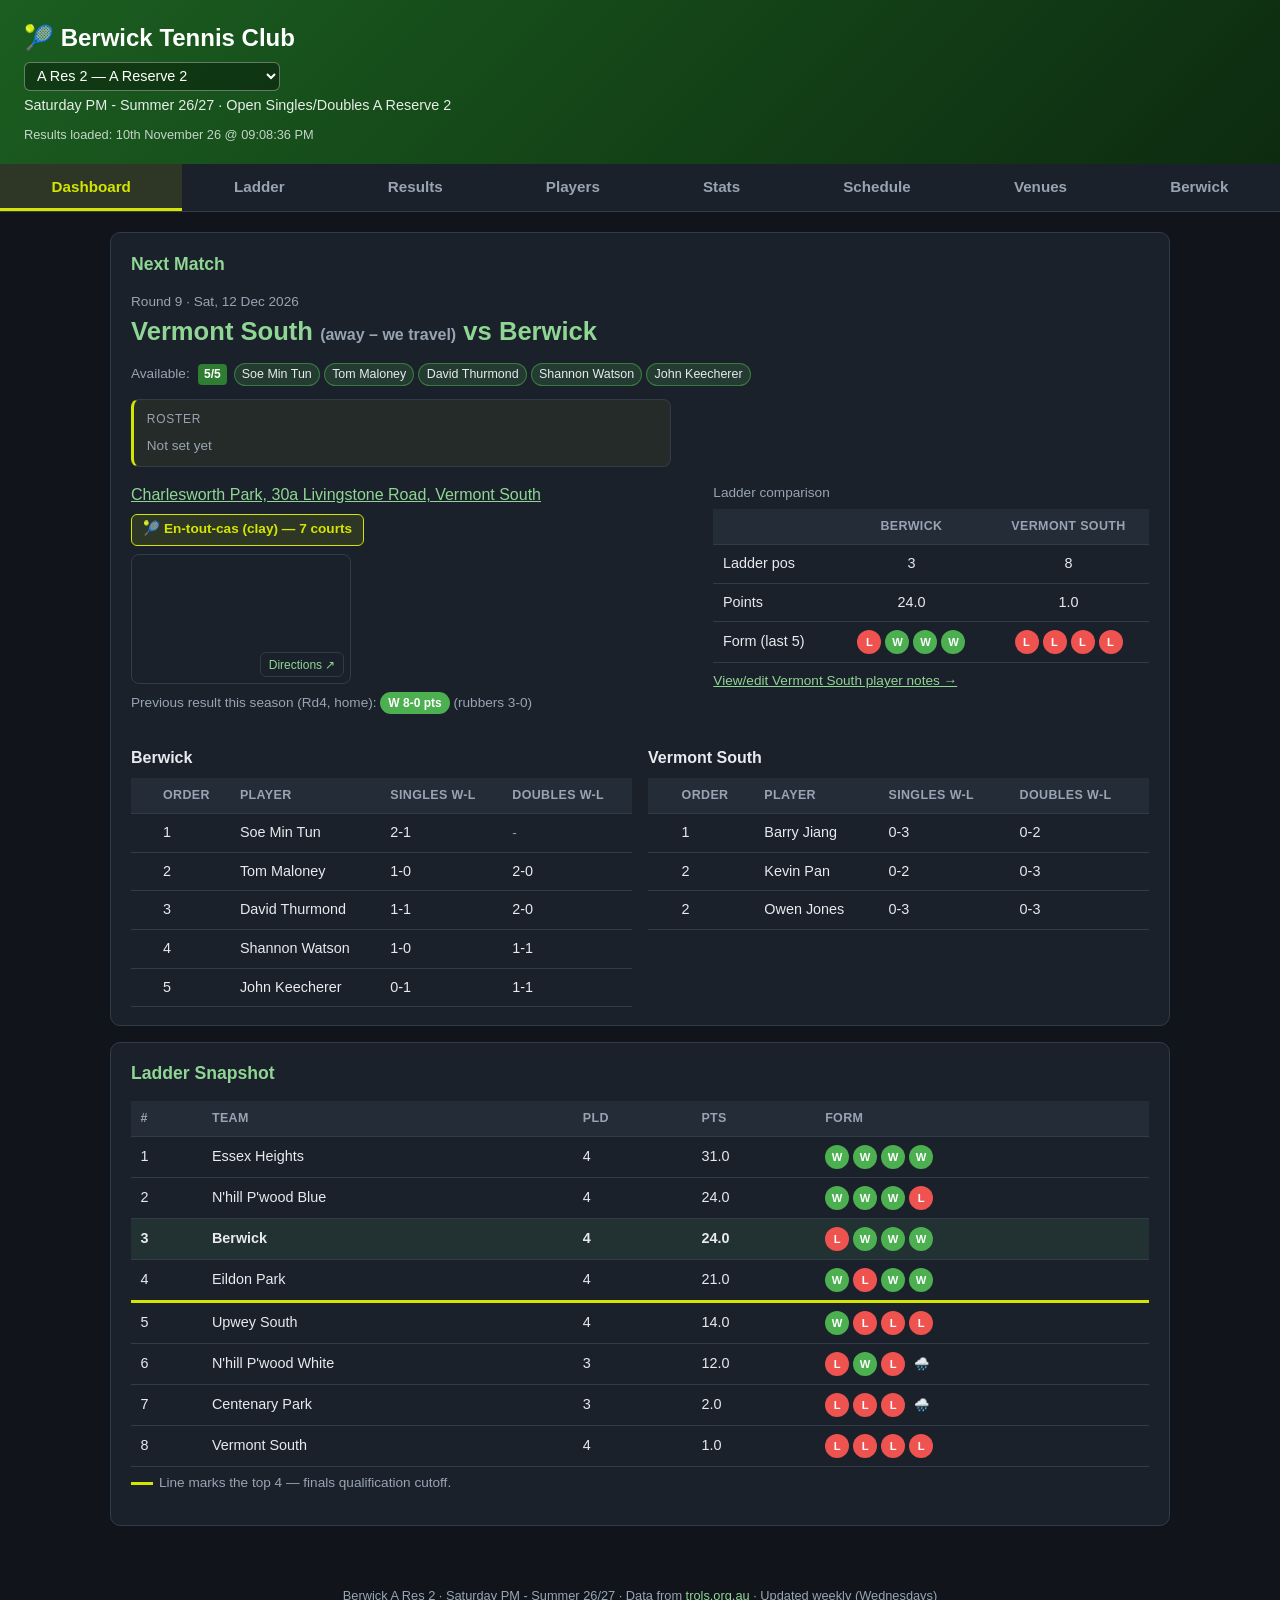
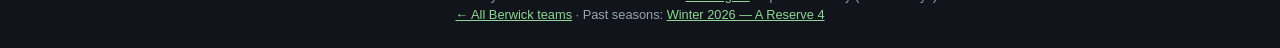
==== commit a98eb6ee: "Ladder: detect washouts from fixtures with no result" ====
--- a/teams/a-res-2/index.html
+++ b/teams/a-res-2/index.html
@@ -152,7 +152,7 @@
 
   <script src="../../club.js?v=202610291500"></script>
   <script src="data.js?v=202610291500"></script>
-  <script src="../../script.js?v=202611102209"></script>
+  <script src="../../script.js?v=202611102213"></script>
   <script src="../../charts.js?v=202610291500"></script>
 </body>
 </html>
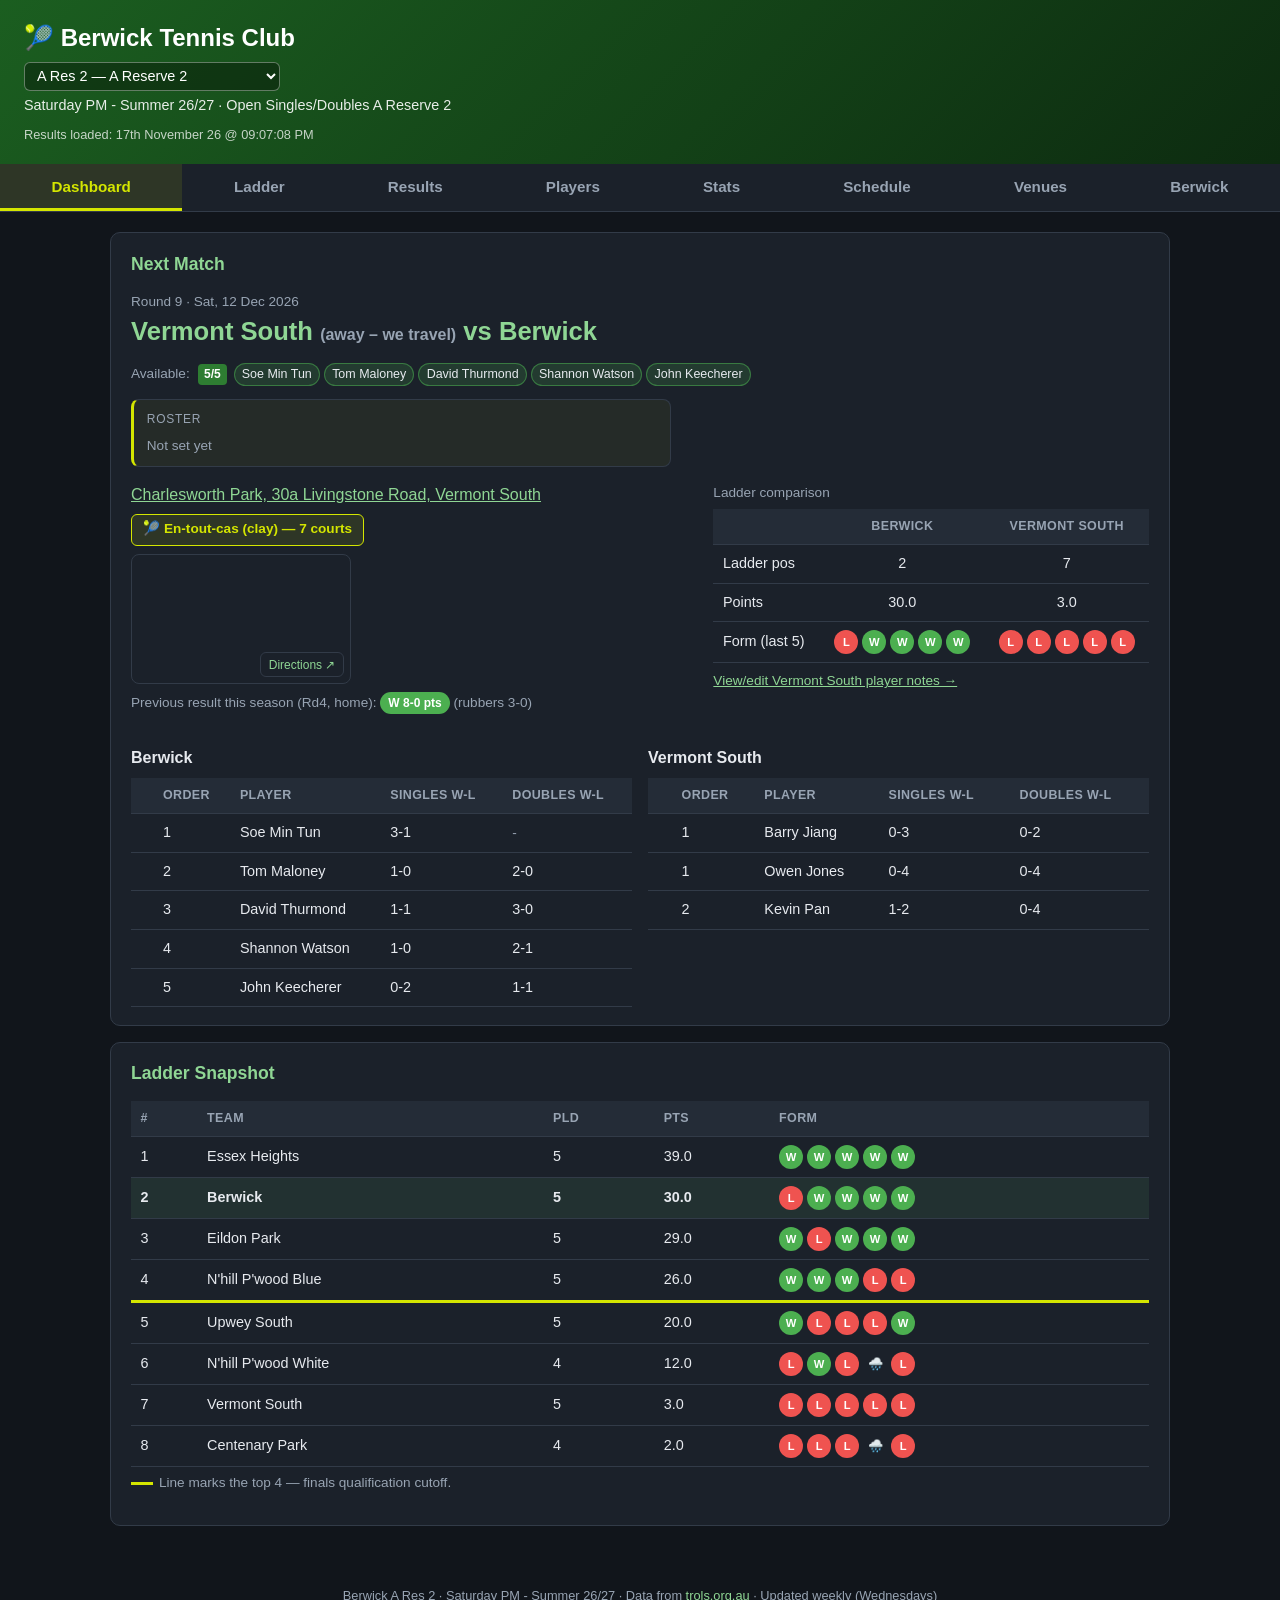
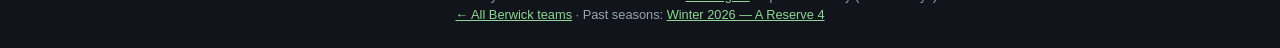
==== commit 5f97402e: "Weekly results update 2026-11-17 (R5); sync template cache-bust stamps" ====
--- a/teams/a-res-2/index.html
+++ b/teams/a-res-2/index.html
@@ -4,7 +4,7 @@
   <meta charset="UTF-8">
   <meta name="viewport" content="width=device-width, initial-scale=1.0">
   <title>Berwick Tennis Club</title>
-  <link rel="stylesheet" href="../../style.css?v=202611102209">
+  <link rel="stylesheet" href="../../style.css?v=202611170900">
 </head>
 <body>
   <header>
@@ -150,9 +150,9 @@
 
   <footer id="page-footer">&nbsp;</footer>
 
-  <script src="../../club.js?v=202610291500"></script>
-  <script src="data.js?v=202610291500"></script>
-  <script src="../../script.js?v=202611102213"></script>
-  <script src="../../charts.js?v=202610291500"></script>
+  <script src="../../club.js?v=202611170900"></script>
+  <script src="data.js?v=202611170900"></script>
+  <script src="../../script.js?v=202611170900"></script>
+  <script src="../../charts.js?v=202611170900"></script>
 </body>
 </html>
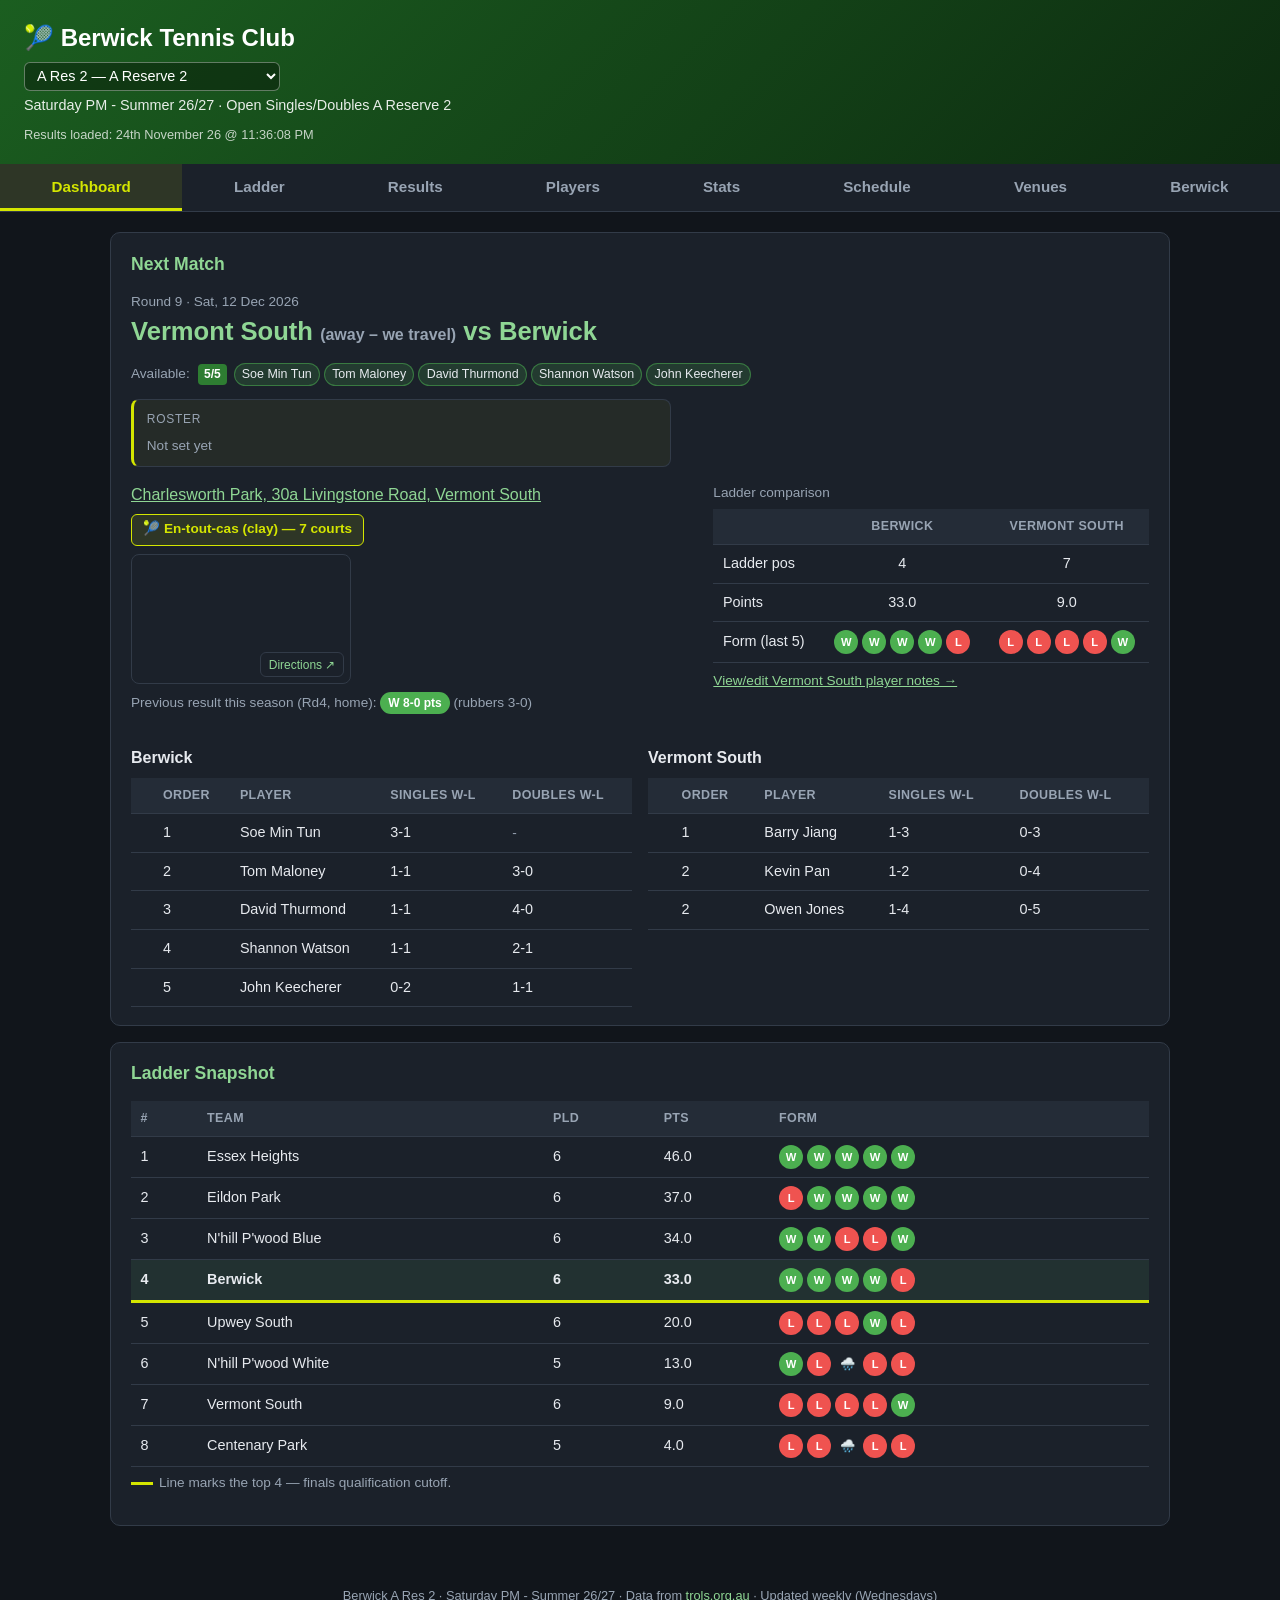
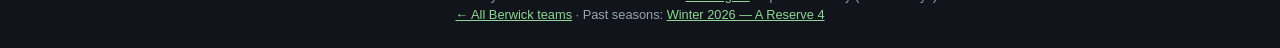
==== commit 89803532: "Result hover tooltips on W/L pills and badges; Schedule tab split into Berwick / All teams views wit" ====
--- a/teams/a-res-2/index.html
+++ b/teams/a-res-2/index.html
@@ -4,7 +4,7 @@
   <meta charset="UTF-8">
   <meta name="viewport" content="width=device-width, initial-scale=1.0">
   <title>Berwick Tennis Club</title>
-  <link rel="stylesheet" href="../../style.css?v=202611170900">
+  <link rel="stylesheet" href="../../style.css?v=202611251200">
 </head>
 <body>
   <header>
@@ -150,9 +150,9 @@
 
   <footer id="page-footer">&nbsp;</footer>
 
-  <script src="../../club.js?v=202611170900"></script>
-  <script src="data.js?v=202611170900"></script>
-  <script src="../../script.js?v=202611170900"></script>
-  <script src="../../charts.js?v=202611170900"></script>
+  <script src="../../club.js?v=202611251200"></script>
+  <script src="data.js?v=202611251200"></script>
+  <script src="../../script.js?v=202611251200"></script>
+  <script src="../../charts.js?v=202611251200"></script>
 </body>
 </html>
--- a/style.css
+++ b/style.css
@@ -732,3 +732,9 @@
 @media (max-width: 760px) { .hs-facts { grid-template-columns: repeat(2, minmax(0, 1fr)); } }
 @media (max-width: 460px) { .hs-facts { grid-template-columns: 1fr; } }
 .hs-lrow { grid-template-columns: 18px minmax(0, 1fr) minmax(30px, 60px) auto; }
+
+/* Schedule: Berwick / All teams views */
+.sched-all tr.round-start td { border-top: 2px solid var(--border); }
+.sched-all tr.sched-ours td { background: rgba(255,255,255,0.04); }
+.sched-all .score { font-variant-numeric: tabular-nums; cursor: help; }
+.pill[data-tip], .badge[data-tip] { cursor: help; }
